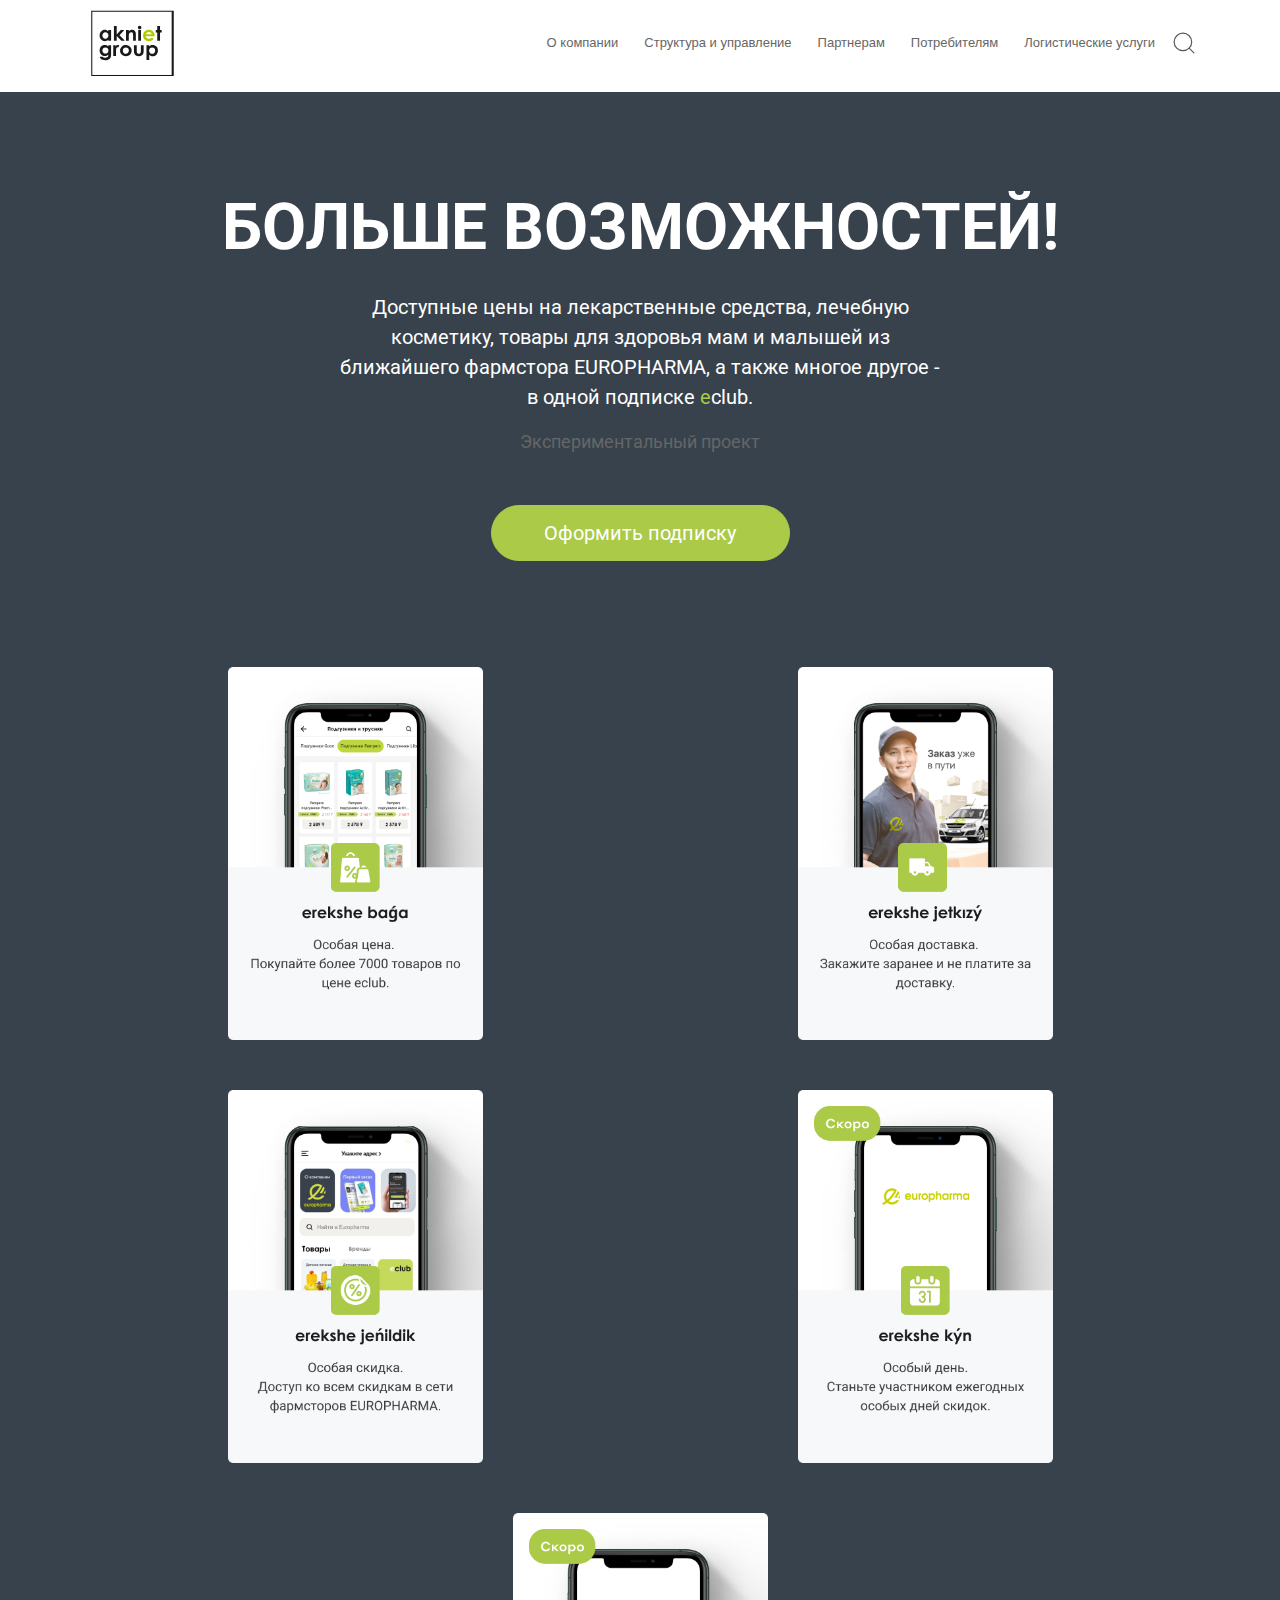
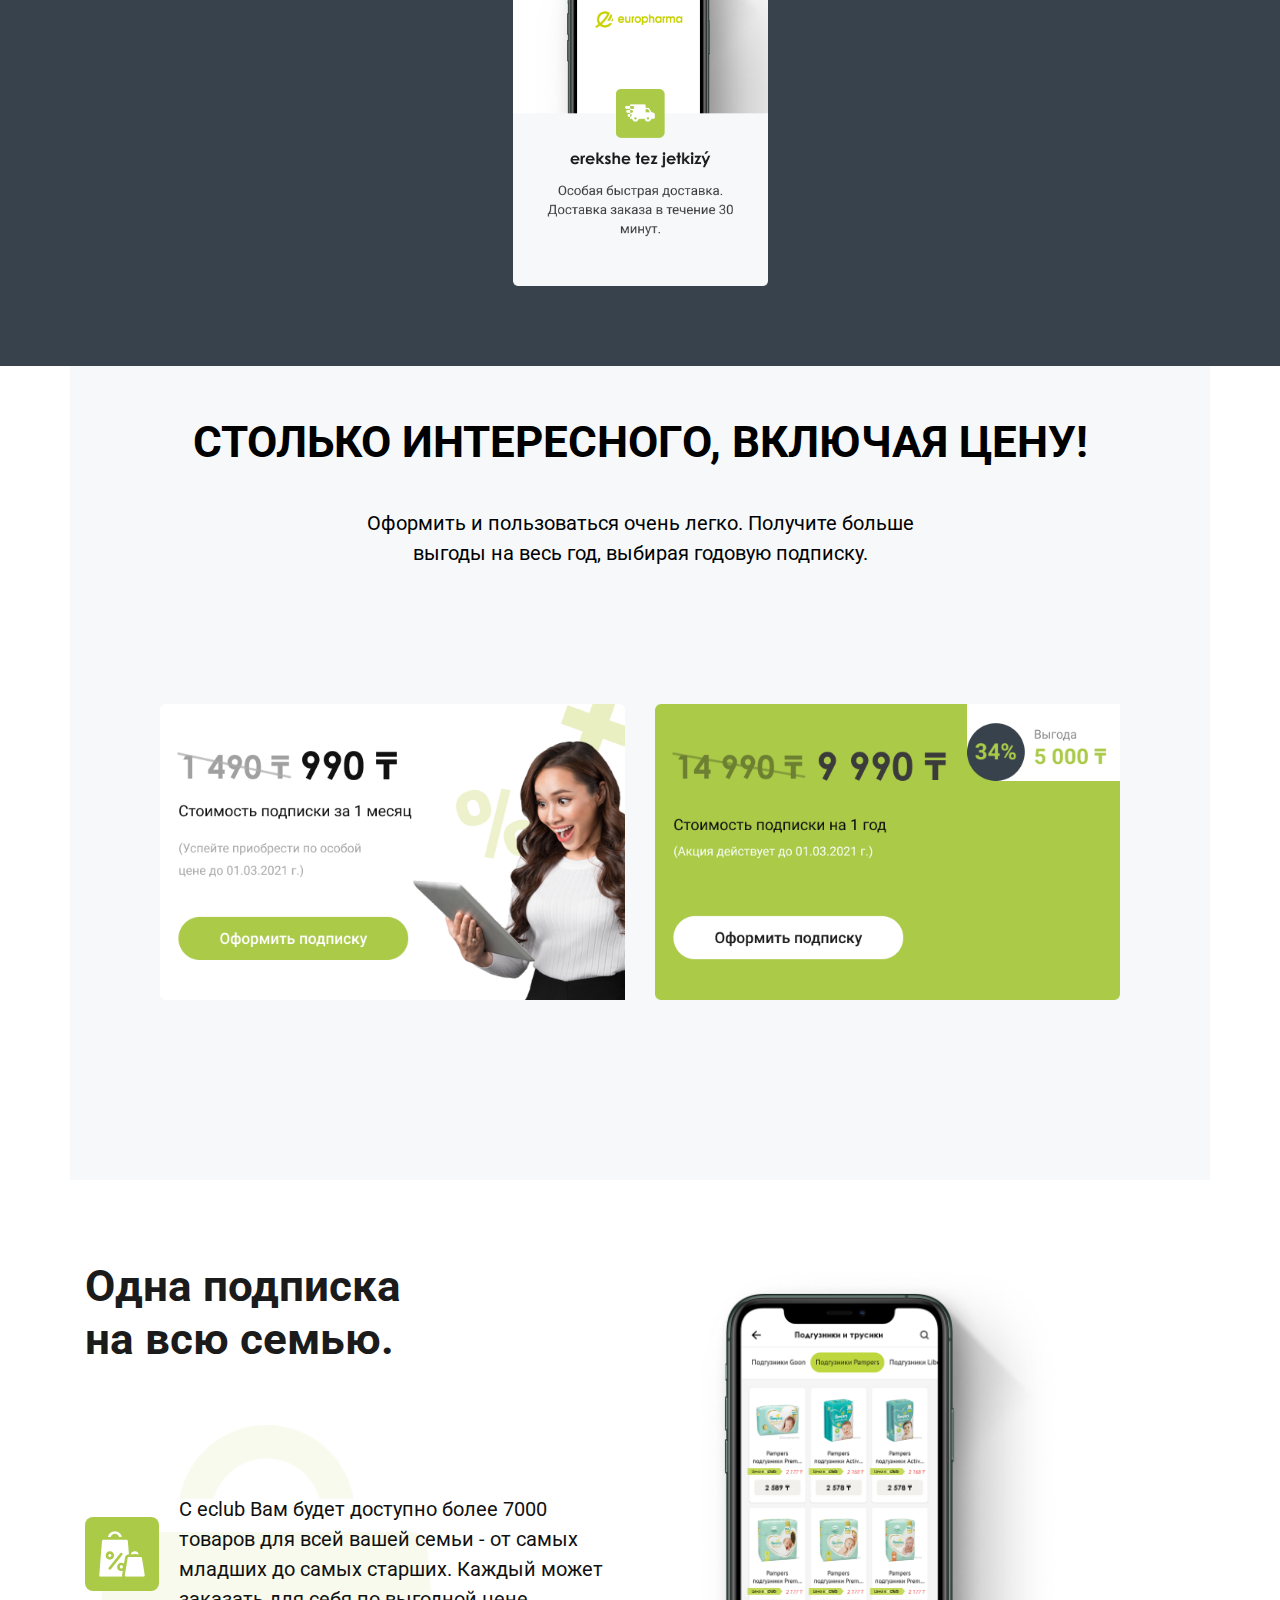
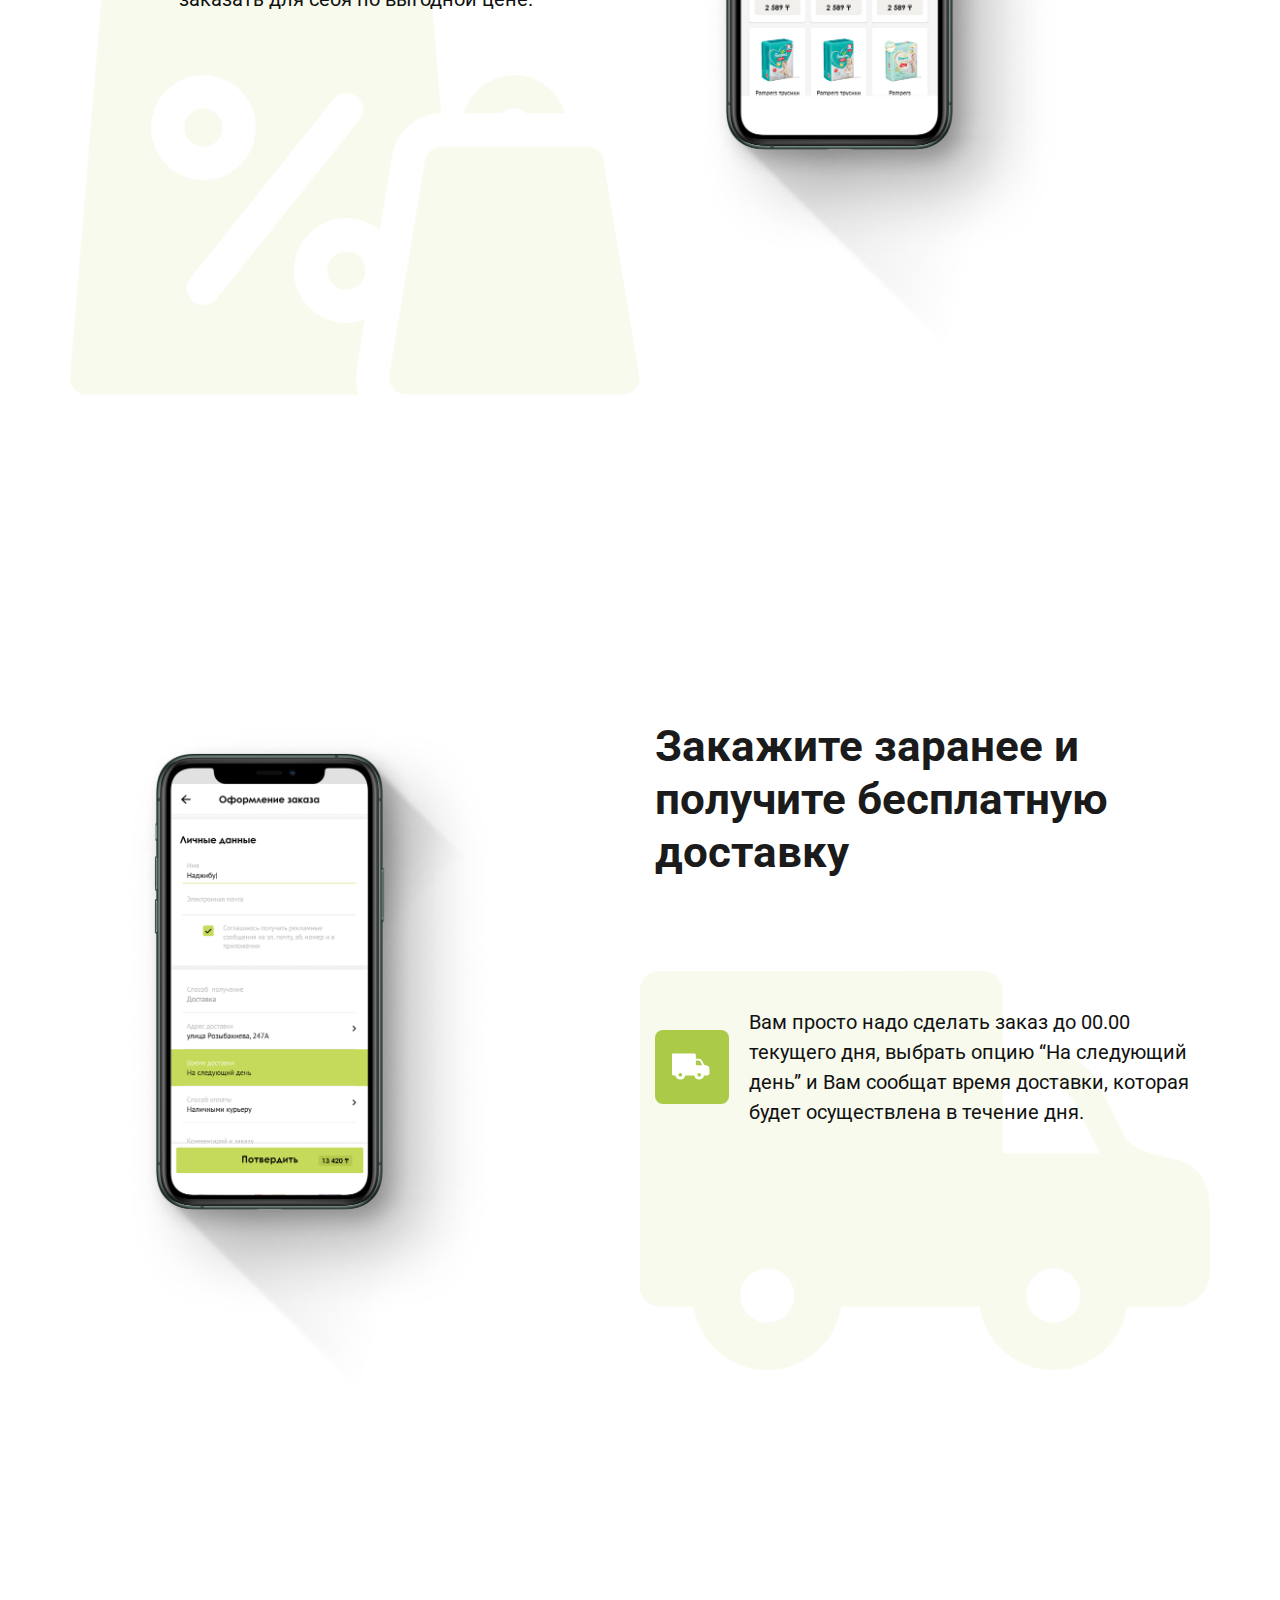
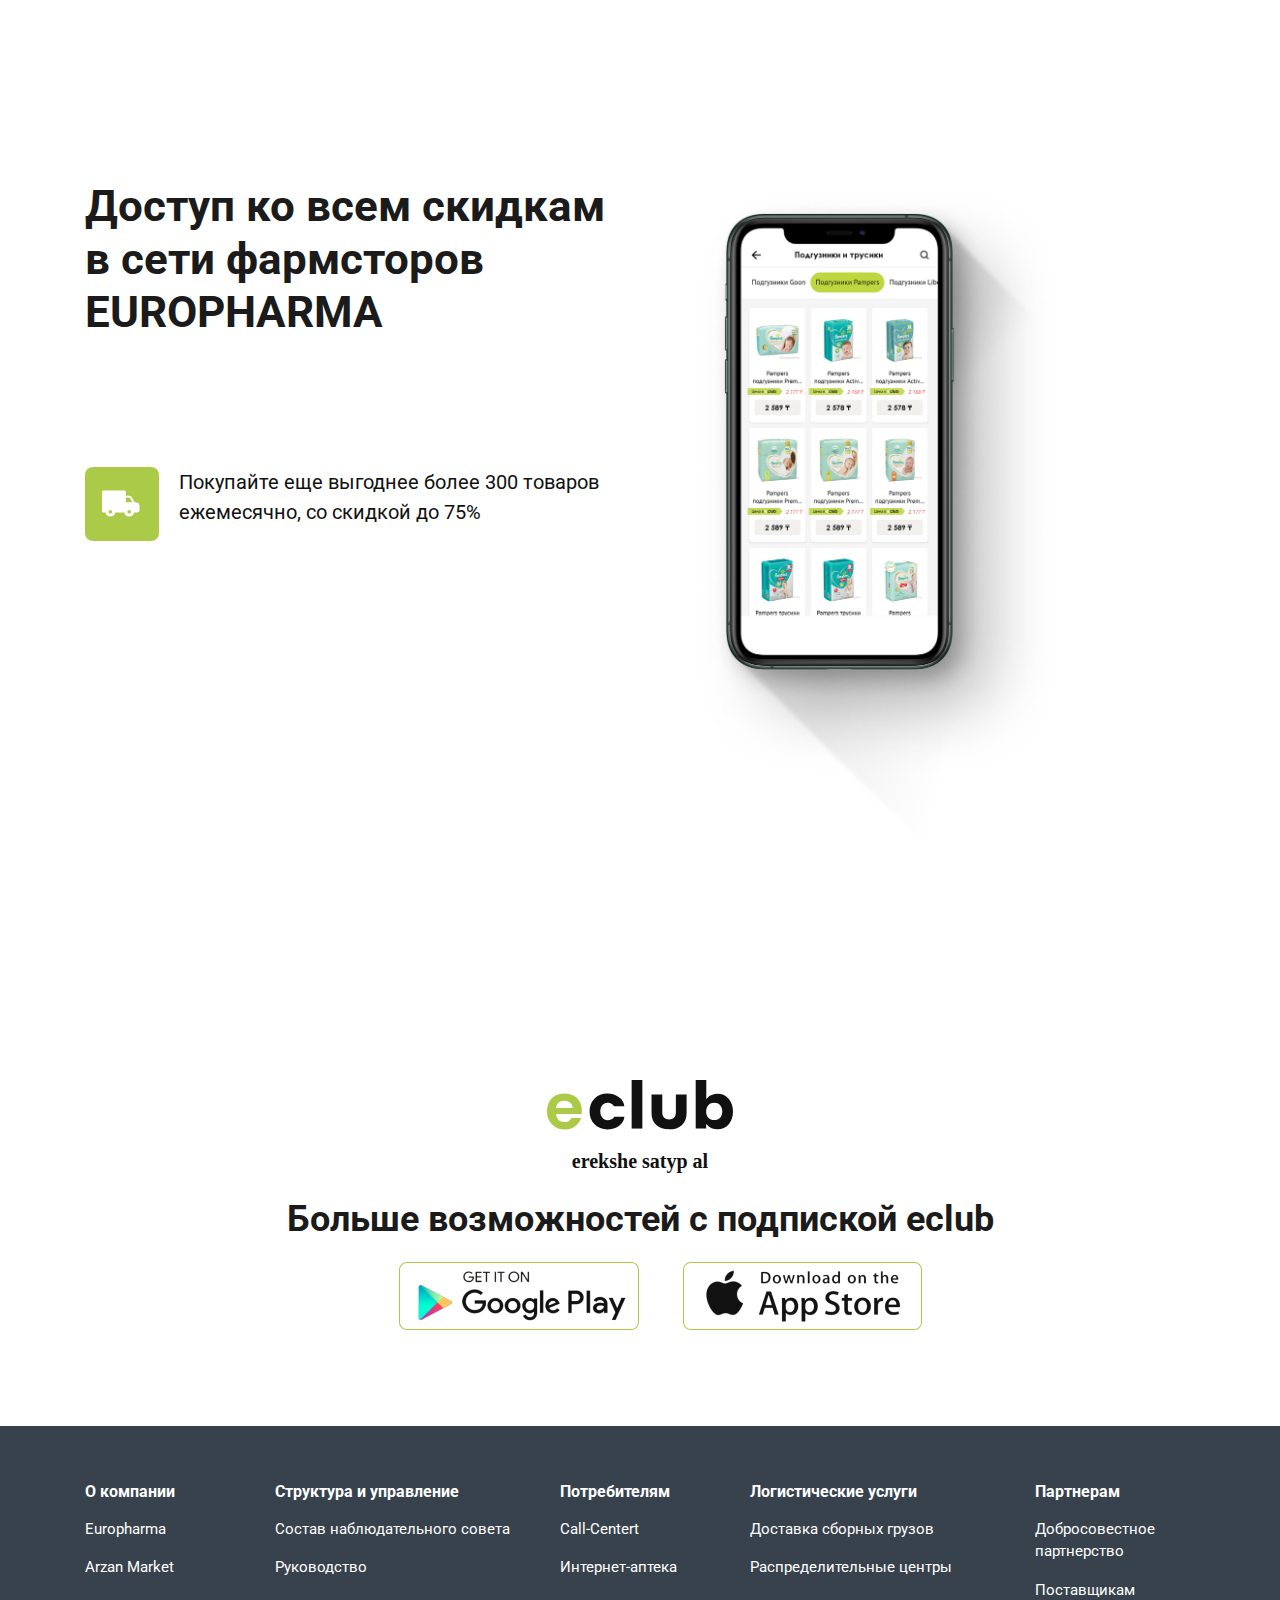
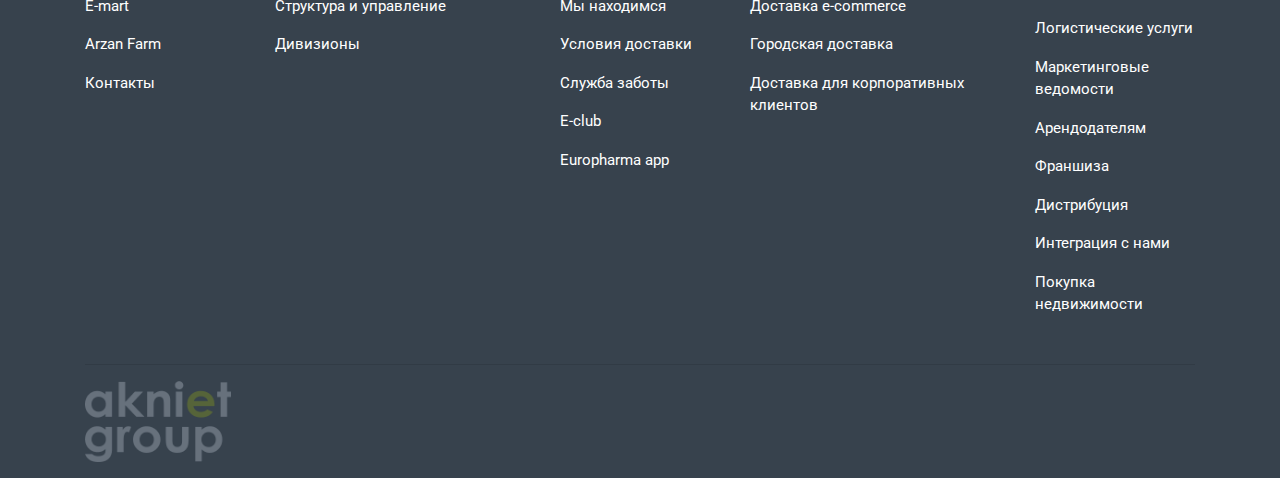
==== customer.html @ 7960a814 "add" ====
<!DOCTYPE html>
<html lang="en">
<head>
    <meta charset="UTF-8">
    <meta name="viewport" content="width=device-width, initial-scale=1.0">
    <title>CUstomer</title>
    <link rel="stylesheet" href="https://stackpath.bootstrapcdn.com/bootstrap/4.5.2/css/bootstrap.min.css" integrity="sha384-JcKb8q3iqJ61gNV9KGb8thSsNjpSL0n8PARn9HuZOnIxN0hoP+VmmDGMN5t9UJ0Z" crossorigin="anonymous">
    <link rel="stylesheet" href="css/style.css">
    <link rel="preconnect" href="https://fonts.gstatic.com">
    <link rel="stylesheet" href="css/customer.css">
    <link href="https://fonts.googleapis.com/css2?family=Roboto&display=swap" rel="stylesheet">
</head>
<body>
<!-- ======= Header ======= -->
<header id="header" class="header-transparent">
  <div class="container">

    <div id="logo" class="pull-left">
      <a href="index.html"><img src="img/logo.svg" alt="" class="img-fluid"></a>
    </div>

    <nav id="nav-menu-container">
      <ul class="nav-menu">
        <li class="menu-active"><a href="index.html">О компании </a></li>
        <li><a href="#about">Структура и управление</a></li>
        <li><a href="#services">Партнерам</a></li>
        <li><a href="#portfolio">Потребителям</a></li>
        <li><a href="#team">Логистические услуги</a></li>
        <li><img src="img/search.svg" alt="" width="22" height="22"></li>
      </ul>
    </nav><!-- #nav-menu-container -->
  </div>
</header><!-- End Header -->
  <main id="main">
   <section id="opportunities">
   <div class="container">
    <div class="section-header">
        <h3 class="section-title">Больше возможностей!</h3>
        <p class="section-description">Доступные цены на лекарственные средства, лечебную<br> косметику, товары для здоровья мам и малышей из<br> ближайшего фармстора EUROPHARMA, а также многое другое - <br>в одной подписке <span style="color:#AACA48;">e</span>club.</p>
        <p class="section-subdescription">
          Экспериментальный проект<br>
          <button type="submit" class="btn btn-primary">Оформить подписку</button>
        </p>
    </div>

      <div class="row">
        <div class="col-lg-6">
          <div class="row">
            <div class="col-lg-6 box">
              <img src="img/phone1.png" alt="phone" class="img-fluid">
            </div>
          </div>
        </div>
        <div class="col-lg-6">
          <div class="row">
            <div class="col-lg-6 box">
              <img src="img/phone2.png" alt="phone" class="img-fluid">
            </div>
          </div>
        </div>
        <div class="col-lg-6">
          <div class="row">
            <div class="col-lg-6 box">
              <img src="img/phone3.png" alt="phone" class="img-fluid">
            </div>
          </div>
        </div>
        <div class="col-lg-6">
          <div class="row">
            <div class="col-lg-6 box">
              <img src="img/phone4.png" alt="phone" class="img-fluid">
            </div>
          </div>
        </div>
        <div class="col-lg-6">
          <div class="row">
            <div class="col-lg-6 box">
              <img src="img/phone5.png" alt="phone" class="img-fluid">
            </div>
          </div>
        </div>
      </div>
   </div>
   </section>
   <!-- Cards -->
   <section id="cards">
       <div class="container" style="background: #F7F8FA;">
    <div class="cards-header">
        <h3 class="cards-title">Столько интересного, включая цену!</h3>
        <p class="cards-description">Оформить и пользоваться очень легко. Получите больше<br> выгоды на весь год, выбирая годовую подписку.</p>
    </div>
    <div class="row">
        <div class="col-lg-6 col-md-3">
        <img src="img/Group 768.png" alt="active" class="img-fluid">
        </div>
        <div class="col-lg-6 col-md-3">
            <img src="img/Group 759.png" alt="active" class="img-fluid">
        </div>
    </div>
  </div>
   </section>
   <!-- End Cards -->
   <!-- Subscribe -->
   <section id="subscribe">
     <div class="container">
       <div class="row subscribe-container">
      <div class="col-lg-6 content order-lg-1 order-2">
        <h1 class="title">Одна подписка<br> на всю семью.</h1>
        <div style="display: flex; flex-direction: row; padding-top: 120px;">
        <img src="img/shop.svg" alt="shop" class="img-fluid">
        <span>С eclub Вам будет доступно более 7000 товаров для всей вашей семьи - от самых младших до самых старших. Каждый может заказать для себя по выгодной цене.</span>
       </div>
     </div>
     <div class="col-lg-6 right background order-lg-2 order-1"></div>
    </div>
  </div>
   </section>
    <!-- End Subscribe -->
    <!-- Subscribe1 -->
   <section id="subscribe1">
    <div class="container">
      <div class="row subscribe1-container">
     <div class="col-lg-6 content order-lg-2 order-1">
       <h1 class="title">Закажите заранее и получите бесплатную доставку</h1>
       <div style="display: flex; flex-direction: row; padding-top: 120px;">
       <img src="img/track.svg" alt="shop" class="img-fluid">
       <span>Вам просто надо сделать заказ до 00.00 текущего дня, выбрать опцию “На следующий день” и Вам сообщат время доставки, которая будет осуществлена в течение дня.</span>
      </div>
    </div>
    <div class="col-lg-6 right background order-lg-1 order-2"></div>
   </div>
 </div>
  </section>
   <!-- End Subscribe1 -->
    <!-- Subscribe2 -->
    <section id="subscribe2">
      <div class="container">
        <div class="row subscribe2-container">
       <div class="col-lg-6 content order-lg-1 order-2">
         <h1 class="title">Доступ ко всем скидкам в сети фармсторов EUROPHARMA</h1>
         <div style="display: flex; flex-direction: row; padding-top: 120px;">
         <img src="img/track.svg" alt="shop" class="img-fluid">
         <span>Покупайте еще выгоднее более 300 товаров ежемесячно, со скидкой до 75%</span>
        </div>
      </div>
      <div class="col-lg-6 right background order-lg-2 order-1"></div>
     </div>
     <div class="section-footer">
     <p><img src="img/eclub.svg" alt="" class="img-fluid"><br></p>
     <p class="title">erekshe satyp al</p>
     <p class="description">Больше возможностей с подпиской eclub</p>
     <p><img src="img/google_play.png" alt="" class="img-fluid cen">
     <img src="img/apple_store.png" alt="" class="img-fluid cen"></p>
  </div>
   </div>
    </section>
     <!-- End Subscribe2 -->
  </main>
     <!-- Footer -->
<footer class="page-footer font-small mdb-color pt-4">

    <!-- Footer Links -->
    <div class="container text-center text-md-left">
  
      <!-- Footer links -->
      <div class="row text-center text-md-left mt-3 pb-3">
  
        <!-- Grid column -->
        <div class="col-md-2 col-lg-2 col-xl-2 mx-auto mt-3">
          <h6 class="mb-3 font-weight-bold">О компании</h6>
          <p>
            <a href="#!">Europharma</a>
          </p>
          <p>
            <a href="#!">Arzan Market</a>
          </p>
          <p>
            <a href="#!">E-mart</a>
          </p>
          <p>
            <a href="#!">Arzan Farm</a>
          </p>
          <p>
            <a href="#!">Контакты</a>
          </p>
        </div>
        <!-- Grid column -->
  
        <hr class="w-100 clearfix d-md-none">
  
        <!-- Grid column -->
        <div class="col-md-4 col-lg-3 col-xl-3 mx-auto mt-3">
          <h6 class="mb-3 font-weight-bold">Структура и управление</h6>
          <p>
            <a href="#!">Состав наблюдательного совета</a>
          </p>
          <p>
            <a href="#!">Руководство</a>
          </p>
          <p>
            <a href="#!">Структура и управление</a>
          </p>
          <p>
            <a href="#!">Дивизионы</a>
          </p>
        </div>
        <!-- Grid column -->
  
        <hr class="w-100 clearfix d-md-none">
  
        <!-- Grid column -->
        <div class="col-md-3 col-lg-2 col-xl-2 mx-auto mt-3">
          <h6 class=" mb-3 font-weight-bold">Потребителям</h6>
          <p>
            <a href="#!">Call-Centert</a>
          </p>
          <p>
            <a href="#!">Интернет-аптека</a>
          </p>
          <p>
            <a href="#!">Мы находимся</a>
          </p>
          <p>
            <a href="#!">Условия доставки</a>
          </p>
          <p>
            <a href="#!">Cлужба заботы</a>
          </p>
          <p>
            <a href="#!">E-club</a>
          </p>
          <p>
            <a href="#!">Europharma app</a>
          </p>
        </div>
  
        <!-- Grid column -->
        <hr class="w-100 clearfix d-md-none">
         
           <!-- Grid column -->
           <div class="col-md-4 col-lg-3 col-xl-3 mx-auto mt-3">
            <h6 class=" mb-3 font-weight-bold">Логистические услуги</h6>
            <p>
              <a href="#!">Доставка сборных грузов</a>
            </p>
            <p>
              <a href="#!">Распределительные центры</a>
            </p>
            <p>
              <a href="#!">Доставка е-commerce</a>
            </p>
            <p>
              <a href="#!">Городская доставка</a>
            </p>
            <p>
              <a href="#!">Доставка для корпоративных клиентов</a>
            </p>
          </div>
    
          <!-- Grid column -->
          <hr class="w-100 clearfix d-md-none">
       
           <!-- Grid column -->
           <div class="col-md-4 col-lg-2 col-xl-2 mx-auto mt-3">
            <h6 class=" mb-3 font-weight-bold">Партнерам</h6>
            <p>
              <a href="#!">Добросовестное партнерство </a>
            </p>
            <p>
              <a href="#!">Поставщикам</a>
            </p>
            <p>
              <a href="#!">Логистические услуги</a>
            </p>
            <p>
              <a href="#!">Маркетинговые ведомости</a>
            </p>
            <p>
              <a href="#!">Арендодателям</a>
            </p>
            <p>
              <a href="#!">Франшиза</a>
            </p>
            <p>
              <a href="#!">Дистрибуция</a>
            </p>
            <p>
              <a href="#!">Интеграция с нами</a>
            </p>
            <p>
              <a href="#!">Покупка недвижимости</a>
            </p>
          </div>
    
          <!-- Grid column -->
          <hr class="w-100 clearfix d-md-none">
  
      </div>
      <!-- Footer links -->
  
      <hr style="max-width:1400px;">
  
      <!-- Grid row -->
      <div class="row d-flex align-items-center">
  
        <!-- Grid column -->
        <div class="col-md-7 col-lg-8">
  
          <!--Copyright-->
          <p class="text-center text-md-left">
            <img src="img/shadow-logo.png" alt="shadow-logo" class="img-fluid">
          </p>
  
        </div>
        <!-- Grid column -->
  
        <!-- Grid column -->
        <!-- Grid column -->
  
      </div>
      <!-- Grid row -->
  
    </div>
    <!-- Footer Links -->
  
  </footer>
     <script src="js/script.js" type="text/javascript"></script>
     <script src="https://cdnjs.cloudflare.com/ajax/libs/jquery/3.5.1/jquery.min.js" integrity="sha512-bLT0Qm9VnAYZDflyKcBaQ2gg0hSYNQrJ8RilYldYQ1FxQYoCLtUjuuRuZo+fjqhx/qtq/1itJ0C2ejDxltZVFg==" crossorigin="anonymous"></script>
     <script src="https://cdnjs.cloudflare.com/ajax/libs/jquery/3.5.1/jquery.js" integrity="sha512-WNLxfP/8cVYL9sj8Jnp6et0BkubLP31jhTG9vhL/F5uEZmg5wEzKoXp1kJslzPQWwPT1eyMiSxlKCgzHLOTOTQ==" crossorigin="anonymous"></script>
    <script src="https://stackpath.bootstrapcdn.com/bootstrap/4.5.2/js/bootstrap.min.js" integrity="sha384-B4gt1jrGC7Jh4AgTPSdUtOBvfO8shuf57BaghqFfPlYxofvL8/KUEfYiJOMMV+rV" crossorigin="anonymous"></script>
    <script>
      $(function(){
          $("#includedContent").load("footer.html"); 
      });
      </script>
</body>
</html>
---- css/style.css ----
*{
 padding: 0;
 margin: 0;
}
body{
   background: #fff;
   color: #666666;
}
li{
    list-style: none;
}
a:hover{
  text-decoration: none;
}
/* Header */ 
/*--------------------------------------------------------------
# Navigation Menu
--------------------------------------------------------------*/
/* Nav Menu Essentials */
.nav-menu, .nav-menu * {
  margin: 0;
  padding: 0;
  list-style: none;
}

.nav-menu ul {
  position: absolute;
  display: none;
  top: 100%;
  left: 0;
  z-index: 99;
}

.nav-menu li {
  position: relative;
  white-space: nowrap;
}

.nav-menu > li {
  float: left;
}

.nav-menu li:hover > ul,
.nav-menu li.sfHover > ul {
  display: block;
}

.nav-menu ul ul {
  top: 0;
  left: 100%;
}

.nav-menu ul li {
  min-width: 180px;
}

/* Nav Menu Arrows */
.sf-arrows .sf-with-ul {
  padding-right: 30px;
}

.sf-arrows .sf-with-ul:after {
  content: "\f107";
  position: absolute;
  right: 15px;
  font-family: FontAwesome;
  font-style: normal;
  font-weight: normal;
}

.sf-arrows ul .sf-with-ul:after {
  content: "\f105";
}

/* Nav Meu Container */
#nav-menu-container {
  float: right;
  margin: 0;
}

@media (max-width: 768px) {
  #nav-menu-container {
    display: none;
  }
}

/* Nav Meu Styling */
.nav-menu a {
  padding: 0 8px 10px 8px;
  text-decoration: none;
  display: inline-block;
  color: #666666;
  font-family: "Poppins", sans-serif;
  font-weight: 400;
  font-size: 13px;
  outline: none;
}
.nav-menu a:hover{
  color: #B8CB34;
  text-decoration:underline;
}
.nav-menu > li {
  margin-left: 10px;
}

.nav-menu > li > a:before {
  content: "";
  position: absolute;
  width: 100%;
  height: 2px;
  bottom: 0;
  left: 0;
  visibility: hidden;
  transform: scaleX(0);
  transition: all 0.3s ease-in-out 0s;
}

.nav-menu a:hover:before, .nav-menu li:hover > a:before, .nav-menu .menu-active > a:before {
  visibility: visible;
  transform: scaleX(1);
}

.nav-menu ul {
  margin: 4px 0 0 0;
  border: 1px solid #e7e7e7;
}

.nav-menu ul li {
  background: #fff;
}

.nav-menu ul li:first-child {
  border-top: 0;
}

.nav-menu ul li a {
  padding: 10px;
  color: #333;
  transition: 0.3s;
  display: block;
  font-size: 13px;
  text-transform: none;
}

.nav-menu ul li a:hover {
  color: #fff;
}

.nav-menu ul ul {
  margin: 0;
}

/* Mobile Nav Toggle */
#mobile-nav-toggle {
  position: fixed;
  right: 0;
  top: 0;
  z-index: 999;
  margin: 20px 20px 0 0;
  border: 0;
  background: none;
  font-size: 24px;
  display: none;
  transition: all 0.4s;
  outline: none;
  cursor: pointer;
}

#mobile-nav-toggle i {
  color: #37424D;
}

@media (max-width: 768px) {
  #mobile-nav-toggle {
    display: inline;
  }
}

/* Mobile Nav Styling */
#mobile-nav {
  position: fixed;
  top: 0;
  padding-top: 18px;
  bottom: 0;
  z-index: 998;
  background: rgba(52, 59, 64, 0.9);
  left: -260px;
  width: 260px;
  overflow-y: auto;
  transition: 0.4s;
}

#mobile-nav ul {
  padding: 0;
  margin: 0;
  list-style: none;
}

#mobile-nav ul li {
  position: relative;
}

#mobile-nav ul li a {
  color: #fff;
  font-size: 16px;
  overflow: hidden;
  padding: 10px 22px 10px 15px;
  position: relative;
  text-decoration: none;
  width: 100%;
  display: block;
  outline: none;
}

#mobile-nav ul li a:hover {
  color: #fff;
}

#mobile-nav ul li li {
  padding-left: 30px;
}

#mobile-nav ul .menu-has-children i {
  position: absolute;
  right: 0;
  z-index: 99;
  padding: 15px;
  cursor: pointer;
  color: #fff;
}

#mobile-nav ul .menu-has-children i.fa-chevron-up {
 
}

#mobile-nav ul .menu-item-active {
  
}

#mobile-body-overly {
  width: 100%;
  height: 100%;
  z-index: 997;
  top: 0;
  left: 0;
  position: fixed;
  background: rgba(52, 59, 64, 0.9);
  display: none;
}

/* Mobile Nav body classes */
body.mobile-nav-active {
  overflow: hidden;
}

body.mobile-nav-active #mobile-nav {
  left: 0;
}

body.mobile-nav-active #mobile-nav-toggle {
  color: #fff;
}

/*--------------------------------------------------------------
# Sections
--------------------------------------------------------------*/
section {
  overflow: hidden;
}

/* Sections Header
--------------------------------*/
.section-header .section-title {
  font-size: 64px;
  color: white;
  text-transform: uppercase;
  text-align: center;
  font-weight: 700;
  margin-bottom: 5px;
  padding-top: 110px;
}

.section-header .section-description {
  text-align: center;
  color: white;
  font-size: 20px;
  padding-top: 20px;
}
.section-header .section-subdescription {
  text-align: center;
  padding-bottom: 40px;
  font-size: 18px;
}
.section-header .btn-primary{
  background: #AACA48;
  border-radius: 32px;
  font-family: Roboto;
  font-style: normal;
  border: 1px solid #AACA48;
  width: 299px;
  height: 56px;
  font-size: 20px;
  margin-top: 50px;
}
.btn-primaru:hover,
.btn-primary:focus,
.btn-primary:visited{
  background-color: #AACA48;
  border: 1px solid #AACA48;
}
#header {
  padding: 30px 0;
  height: 92px;
  position: fixed;
  left: 0;
  top: 0;
  right: 0;
  transition: all 0.5s;
  z-index: 997;
  background: white;
}

#header #logo {
  position: relative;
  bottom: 20px;
  float: left;
}

#header #logo h1 {
  
}

#header #logo h1 a, #header #logo h1 a:hover {
  color: #fff;
}

#header #logo img {
  padding: 0;
  margin: 0;
  width: 95px;
  height:66px;
}

@media (max-width: 768px) {
  #header #logo h1 {
    font-size: 26px;
  }
  #header #logo img {
    max-height: 40px;
  }
}


#header.header-fixed {
  background: white;
  padding: 20px 0;
  height: 72px;
  transition: all 0.5s;
}

.wrapper{
    background: url('../img/main.jpg') no-repeat center center fixed;
    width: 100%;
    height: 100vh;
    background-size: contain;
}
/* ENd Header */
/* About */
#about {
    background: #fff;
    padding: 80px 0;
}
#about .left {
    background: #F5F5F5;
    border-radius: 8px;
    padding: 0;
}
#about .about-container .title {
    color: #212121;
    font-weight: 700;
    font-size: 32px;
}
#about .about-container .subtitle {
    color: #B8CB34;
    font-weight: 700;
    font-size: 22px;
    font-family: Roboto;
}
#about .about-container .europharma{
   width: 199px;
   height:99px;
   margin-top: 31px;
   margin-left: 41px;
}
#about .about-container .arzanmart{
    width: 196px;
    height:60.3px;
    float: right;
    margin-right: 46px;
    margin-top:51px
}
 #about .about-container .arzanpharm{
    width: 193.5px;
    height:64.8px;
    margin-left: 41px;
    margin-top:48px
}
#about .about-container .emart{
    width: 203.4px;
    height:64.8px;
    float: right;
    margin-right: 38px;
    margin-top:32px;
}
#about .about-container .slider{
    background: #37424D;
    border-radius: 0px 0px 0px 2px;
    height:120px;
    min-width: 100%;
}
#about .about-container .slider p {
    color: #FFFFFF;
    font-family: Roboto;
    padding: 40px 0 0 40px;
}
#about .about-container .slider ul {
    display:inline-block;
    padding: 5px 0 0 35px;
}
#about .about-container .slider li {
    display:inline-block;
    cursor:pointer;
    margin: 0 25px 0 0;
}
#about .about-container .slider img{
    width: 52px;
    height: 17px;
}
/* End About */

/* Trade networks */
#team {
    background: #fff;
    padding: 80px 0 60px 0;
  }
  
  #team .member {
    text-align: center;
    margin-bottom: 20px;
  }
  
  #team .member .pic {
    margin-bottom: 15px;
    overflow: hidden;
    height: 260px;
    display:flex;
    justify-content: center;
    align-items: center;
    background: #37424D;
  }
  
  #team .member .pic img {
    max-width: 80%;
  }
.section-title {
    font-size: 32px;
    color: #111;
    text-align: center;
    font-weight: 700;
    margin-bottom: 5px;
}
/* End Trade networks */

/* Consumer */
#consumer {
    background: #F7F8FA;
    padding: 80px 0;
  }
  #consumer .consumer-container .background {
    min-height:300px;
    background: url(../img/pair.png) center center no-repeat;
    background-size: contain;
    max-width: 100%;
  }
  #consumer .consumer-container .content .more_details{
    width: 148px;
    height: 47px;
    border: 2.5px solid #212121;
    border-radius: 2px;
    display: flex;
    align-items: center;
    text-align: center;
    justify-content: center;
    margin-top: 30px;
  }
  #consumer .consumer-container .content .more_details span{
    color: #212121;
    font-family: Roboto;
    font-style: normal;
    font-weight: 600;
    font-size: 12px;
  }
  #consumer .consumer-container .content {
    background: #F7F8FA;
  }
  
  #consumer .consumer-container .title {
    color: #333;
    font-weight: 700;
    font-size: 32px;
  }
  
  @media (max-width: 768px) {
    #consumer .consumer-container .title {
      padding-top: 15px;
    }
  }
  
  #consumer .consumer-container p {
    line-height: 26px;
  }
  
  #consumer .consumer-container p:last-child {
    margin-bottom: 0;
  }
  #consumer .consumer-container .subtitle{
    font-family: Roboto;
    font-style: normal;
    font-weight: 700;
    color: #B8CB34;
    font-size: 25px;
  }
/* End Consumer */

/* Links */
#links {
  background: #29323C;
  padding: 80px 0;
}
#links .links-container .title{
  color: #FFFFFF;
  font-weight: 700;
  font-size: 28px;
  padding: 0 0 20px 0;
}
#links .links-container img{
  width: 70%;
  height: auto;
}
#links .member p{
  color: black;
}
#links .member .pic{
  margin-bottom: 15px;
  overflow: hidden;
  height: 189px;
  background: #FFFFFF;
  width: 226px;
}
#links .member .pic img{
  max-width: 25%;
  position: relative;
  left: 70%;
  bottom: 15%;
}
#links .member .pic .house_img{
  max-width: 30%;
  bottom: 9%;
  left: 65%;
}
#links .member .pic .go_link{
  border: 1px solid #000000;
  box-sizing: border-box;
  border-radius: 2px;
  width: 82px;
  height: 33px;
  margin-left: 31px;
}
#links .member .pic .go_link span{
  color:black;
  font-size: 12px;
  font-family: Roboto;
  font-style: normal;
  font-weight: 600;
  display: flex;
  justify-content: center;
  align-items: center;
  height: 32px;
}
#links .member .pic p{
  color: #212121;
  font-family: Roboto;
  font-style: normal;
  font-weight: 700;
  font-size: 23px;
  padding: 20px 0 0 35px;
}
/* End Links */

/* Partners */
#partners {
  background:#F5F5F5;
  padding: 80px 0;
}
#partners .partners-container .background {
  min-height:300px;
  background: url(../img/laptop.png) center center no-repeat;
  background-size: contain;
  max-width: 100%;
}

#partners .partners-container .content {
  background: #F7F8FA;
}
#partners .partners-container .content .more_details{
  width: 148px;
  height: 47px;
  border: 2.5px solid #212121;
  border-radius: 2px;
  display: flex;
  align-items: center;
  text-align: center;
  justify-content: center;
  margin-top: 30px;
}
#partners .partners-container .content .more_details span{
  color: #212121;
  font-family: Roboto;
  font-style: normal;
  font-weight: 600;
  font-size: 12px;
}
#partners .partners-container .title {
  color: #333;
  font-weight: 700;
  font-size: 32px;
}

@media (max-width: 768px) {
  #partners .partners-container .title {
    padding-top: 15px;
  }
}

#partners .partners-container p {
  line-height: 26px;
}

#partners .partners-container p:last-child {
  margin-bottom: 0;
}
#partners .partners-container .subtitle{
  font-family: Roboto;
  font-style: normal;
  font-weight: 700;
  color: #B8CB34;
  font-size: 25px;
}
/* End Partners */

/*Footer */
footer {
  background: #37424D;
  color: #FFFFFF;
  font-family: Roboto;
  font-size:15px;
}
footer a {
  color: #FFFFFF;
}
footer a:hover{
  color: #FFFFFF;
}
footer img{
  width: 20%;
  height: auto;
}
/* End Footer */
---- css/customer.css ----
/* Opportunities */
#opportunities {
    background: #37424D;
    padding: 80px 0;
  }
#opportunities .box{
    display: flex;
    text-align: center;
    justify-content: center;
    align-items: center;
    padding-top: 50px;
}
#opportunities .box img{
    max-width: 100%;
    height:auto;
}
#opportunities .row{
  display: flex;
  text-align: center;
  justify-content: center;
  align-items: center;
}
/* End Opportunities */

/* Cards */
#cards {
    background: white;
    padding: 0;
  }
  #cards .container{
     padding: 0 90px 180px 90px;
  }
.cards-header .cards-title {
    font-size: 44px;
    color: black;
    text-transform: uppercase;
    text-align: center;
    font-weight: 700;
    margin-bottom: 40px;
    padding-top: 50px;
  }
  
.cards-header .cards-description {
    text-align: center;
    color: black;
    padding-bottom: 120px;
    font-size: 20px;
  }
.cards-header img{
    max-width: 50%;
    height:auto;
}
/* End Cards */

/* Subscribe */
#subscribe{
  background: white;
  padding: 80px 0;
}
#subscribe .subscribe-container .background{
  min-height:900px;
  background: url(../img/iphone_shadow.png) center center no-repeat;
  background-size: contain;
  max-width: 100%;
}
#subscribe .subscribe-container .title{
  color: #1B1B1B;
  font-weight: 700;
  font-size: 44px;
  font-weight: bold;
}
#subscribe .subscribe-container span{
  font-family: Roboto;
  font-style: normal;
  font-weight: normal;
  font-size: 20px;
  color: #111111;
  padding-left: 20px;
}
#subscribe .subscribe-container img{
  max-width: 30%;
  height:auto;
}
#subscribe .subscribe-container .content{
  background: url(../img/case.png) center center no-repeat;
  background-size: contain;
}
/* End Subscribe */

/* Subscribe1 */
#subscribe1{
  background: white;
  padding: 80px 0;
}
#subscribe1 .subscribe1-container .background{
  min-height:900px;
  background: url(../img/iphone_shadow1.png) center center no-repeat;
  background-size: contain;
  max-width: 100%;
}
#subscribe1 .subscribe1-container .title{
  color: #1B1B1B;
  font-weight: 700;
  font-size: 44px;
  font-weight: bold;
}
#subscribe1 .subscribe1-container span{
  font-family: Roboto;
  font-style: normal;
  font-weight: normal;
  font-size: 20px;
  color: #111111;
  padding-left: 20px;
}
#subscribe1 .subscribe1-container img{
  max-width: 30%;
  height:auto;
}
#subscribe1 .subscribe1-container .content{
  background: url(../img/track.png) center center no-repeat;
  background-size: contain;
}
/* End Subscribe1 */

/* Subscribe2 */
#subscribe2{
  background: white;
  padding: 80px 0;
}
#subscribe2 .subscribe2-container .background{
  min-height:900px;
  background: url(../img/iphone_shadow2.png) center center no-repeat;
  background-size: contain;
  max-width: 100%;
}
#subscribe2 .subscribe2-container .title{
  color: #1B1B1B;
  font-weight: 700;
  font-size: 44px;
  font-weight: bold;
}
#subscribe2 .subscribe2-container span{
  font-family: Roboto;
  font-style: normal;
  font-weight: normal;
  font-size: 20px;
  color: #111111;
  padding-left: 20px;
}
#subscribe2 .subscribe2-container img{
  max-width: 30%;
  height:auto;
}
#subscribe2 .subscribe2-container .content{
  /*background: url(../img/europh.png) center center no-repeat;*/
  background:white;
  background-size: contain;
}
#subscribe2 .section-footer p{
  text-align:center;
}
#subscribe2 .section-footer .description{
  color: #1B1B1B;
  font-size: 36px;
  font-weight: bold;
}
#subscribe2 .section-footer .title{
  font-family: Century Gothic;
  font-style: normal;
  font-weight: bold;
  font-size: 20px;
  color: #111111;
}
#subscribe2 .section-footer p .cen{
  padding-left: 40px;
}
/* End Subscribe2 */
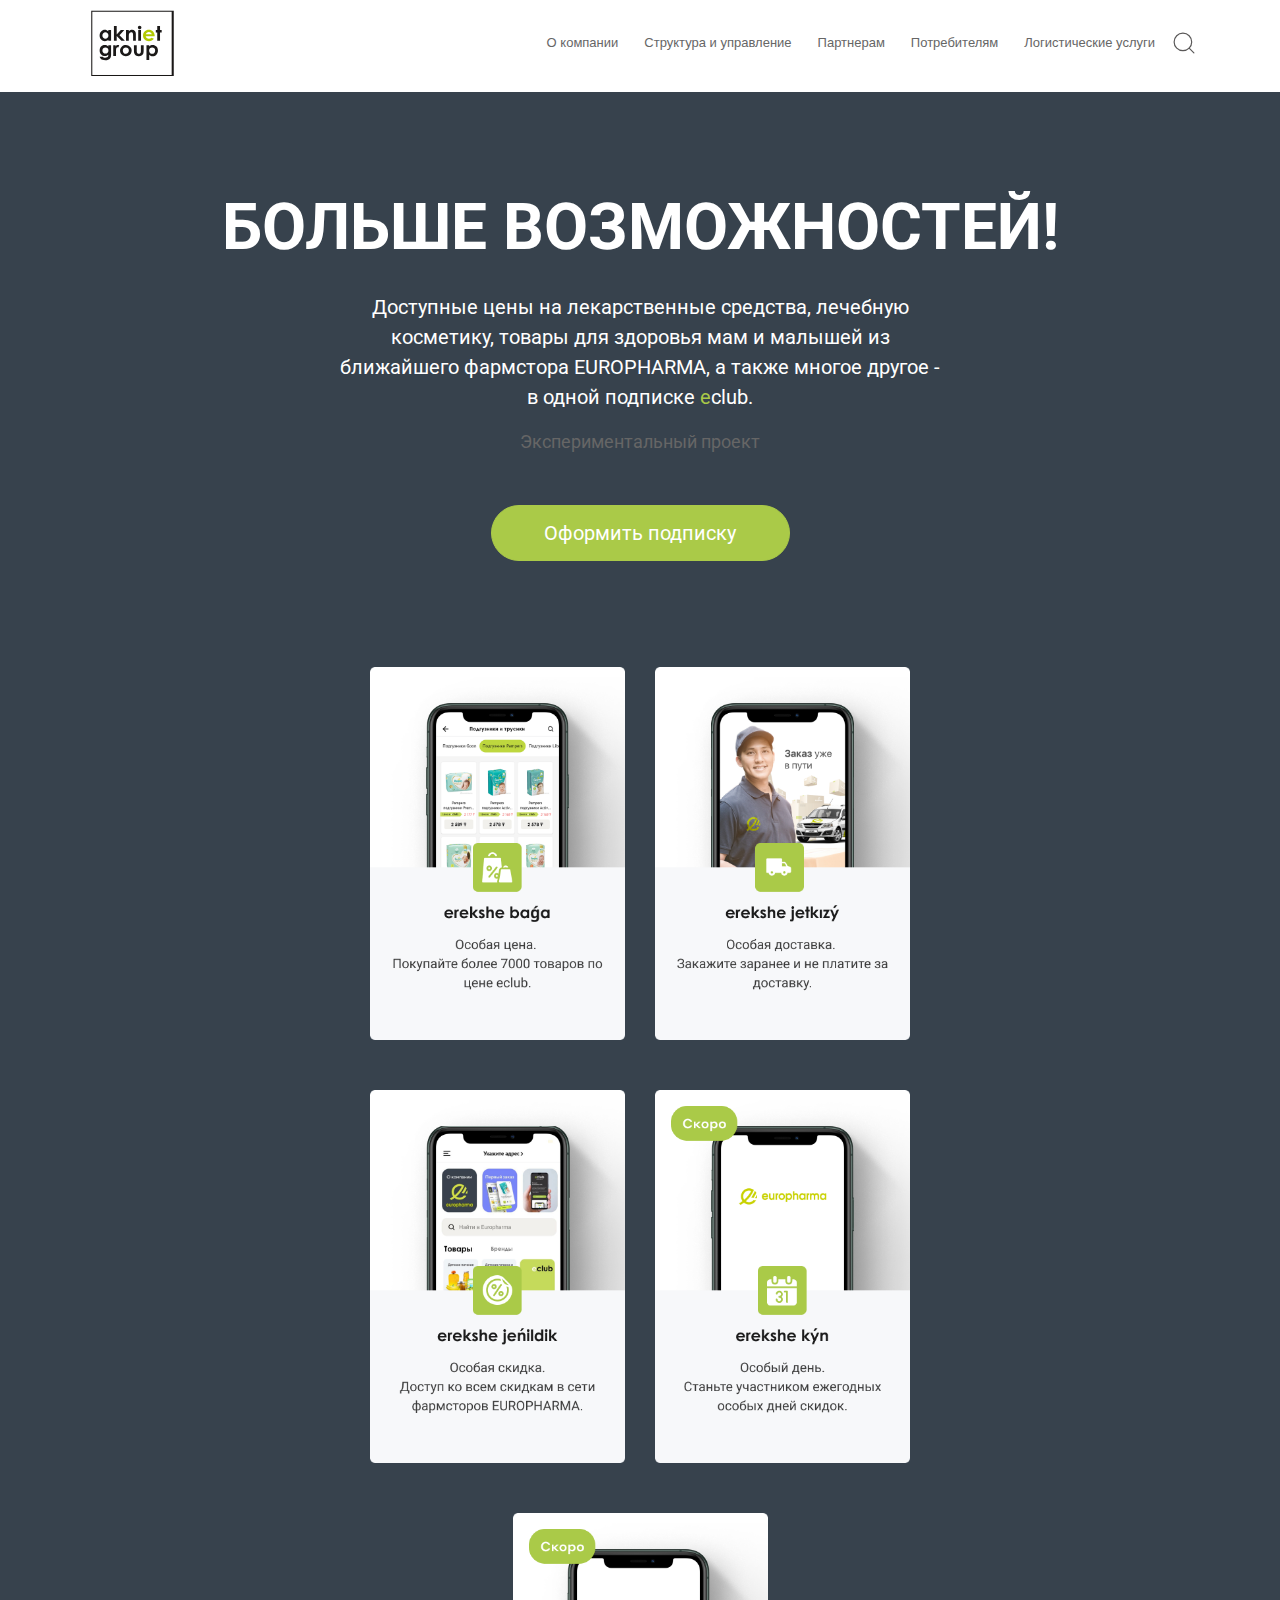
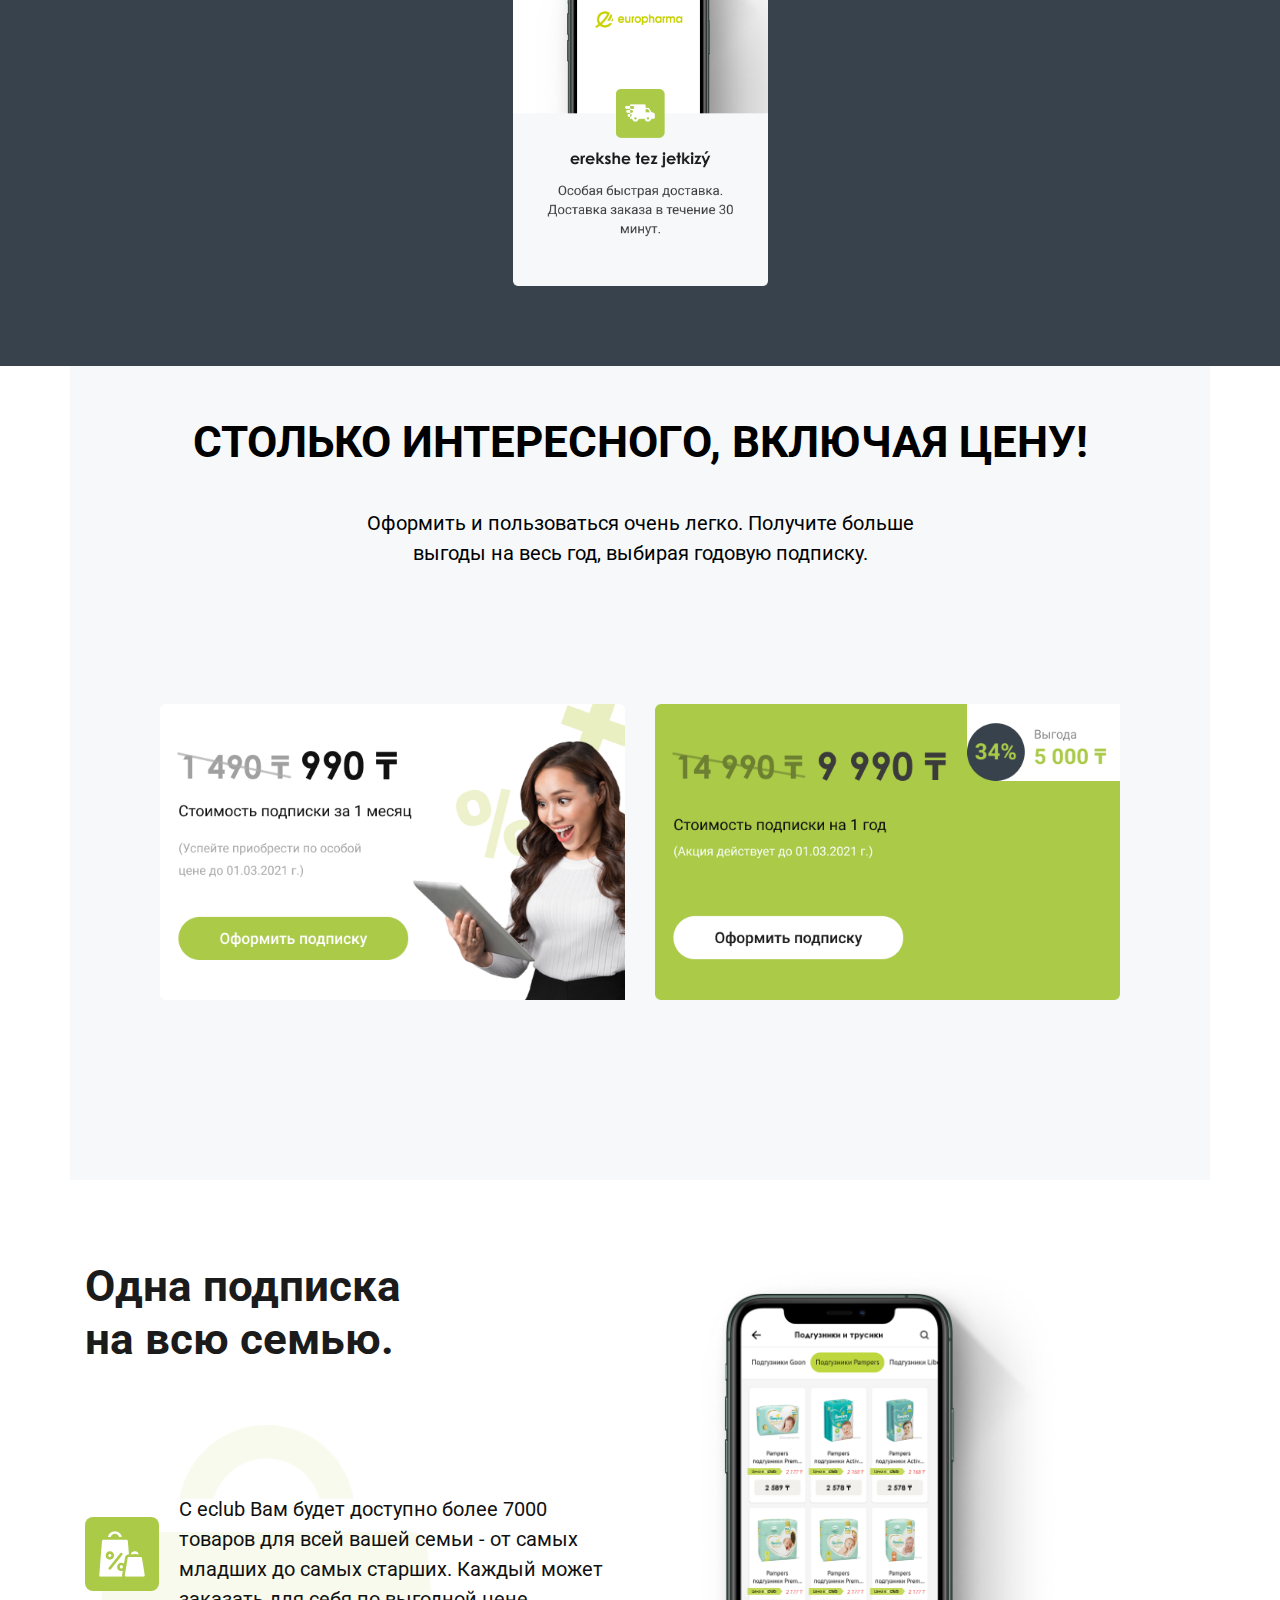
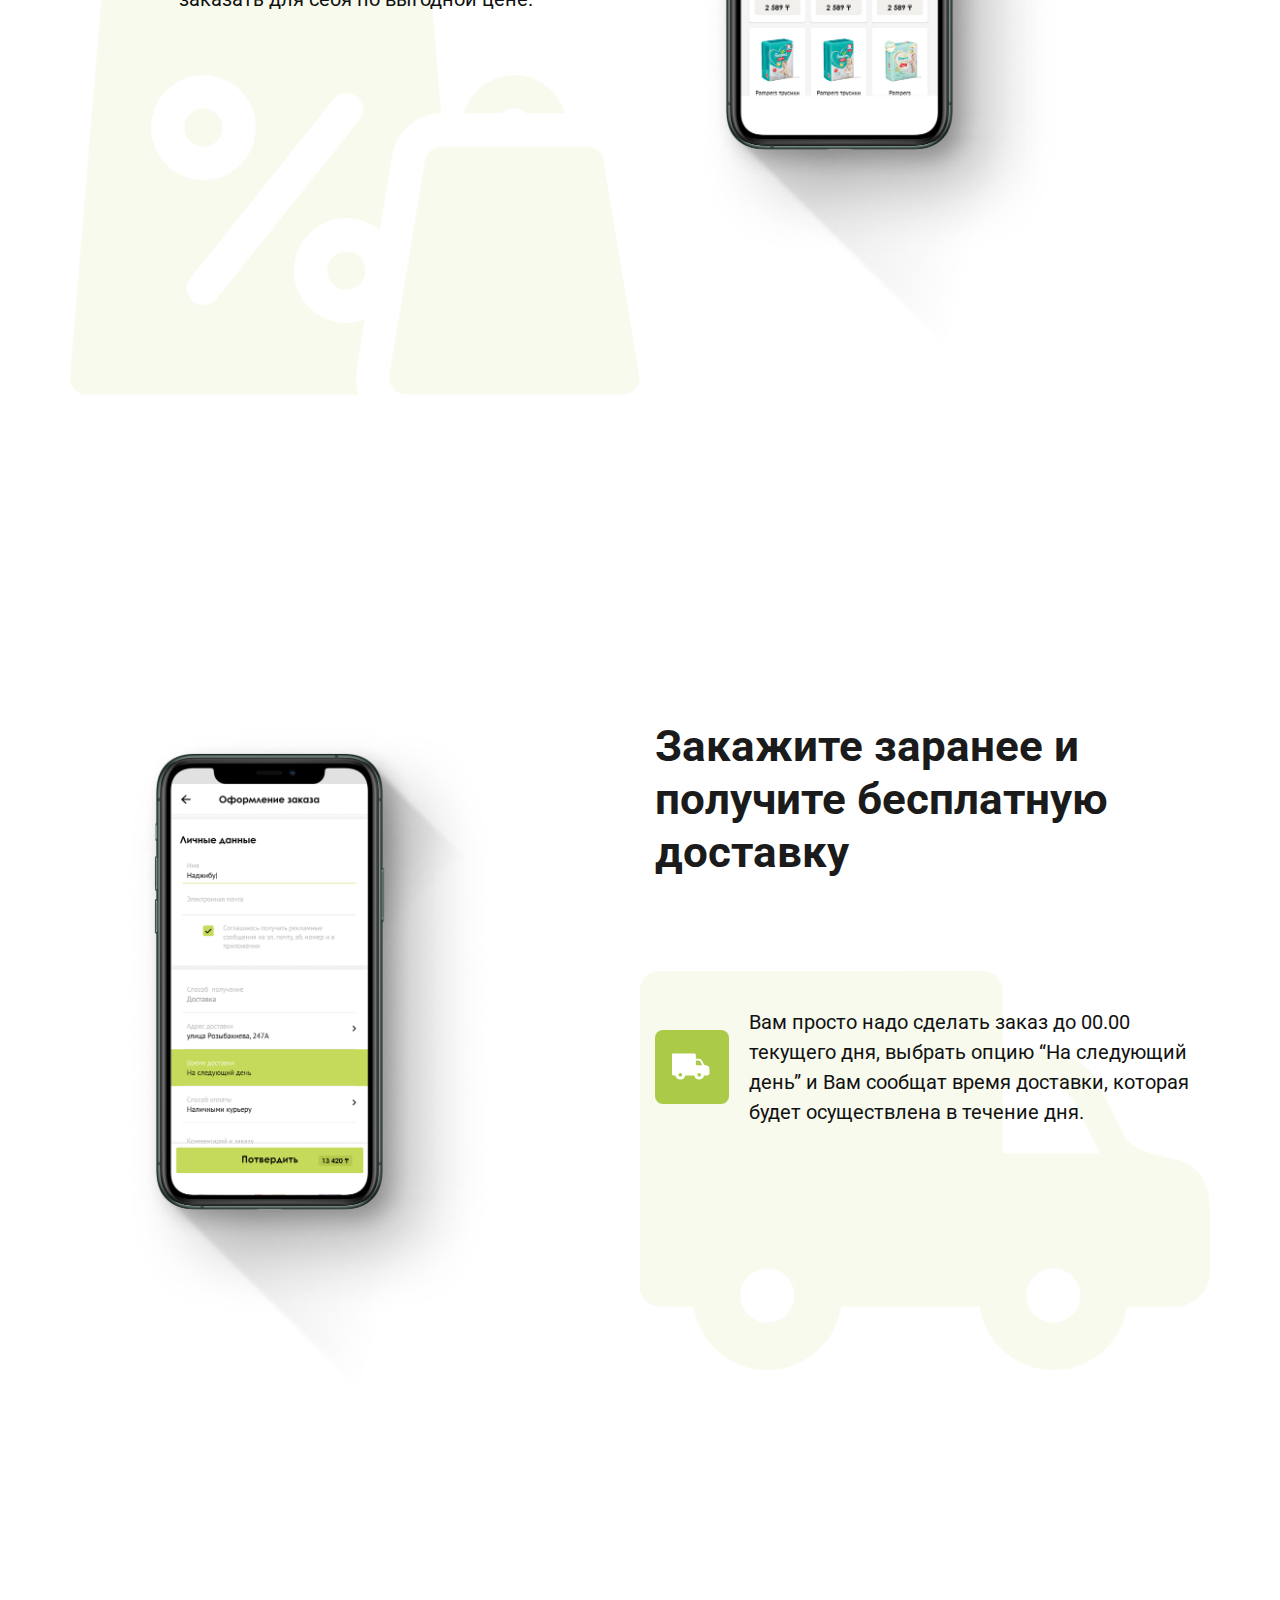
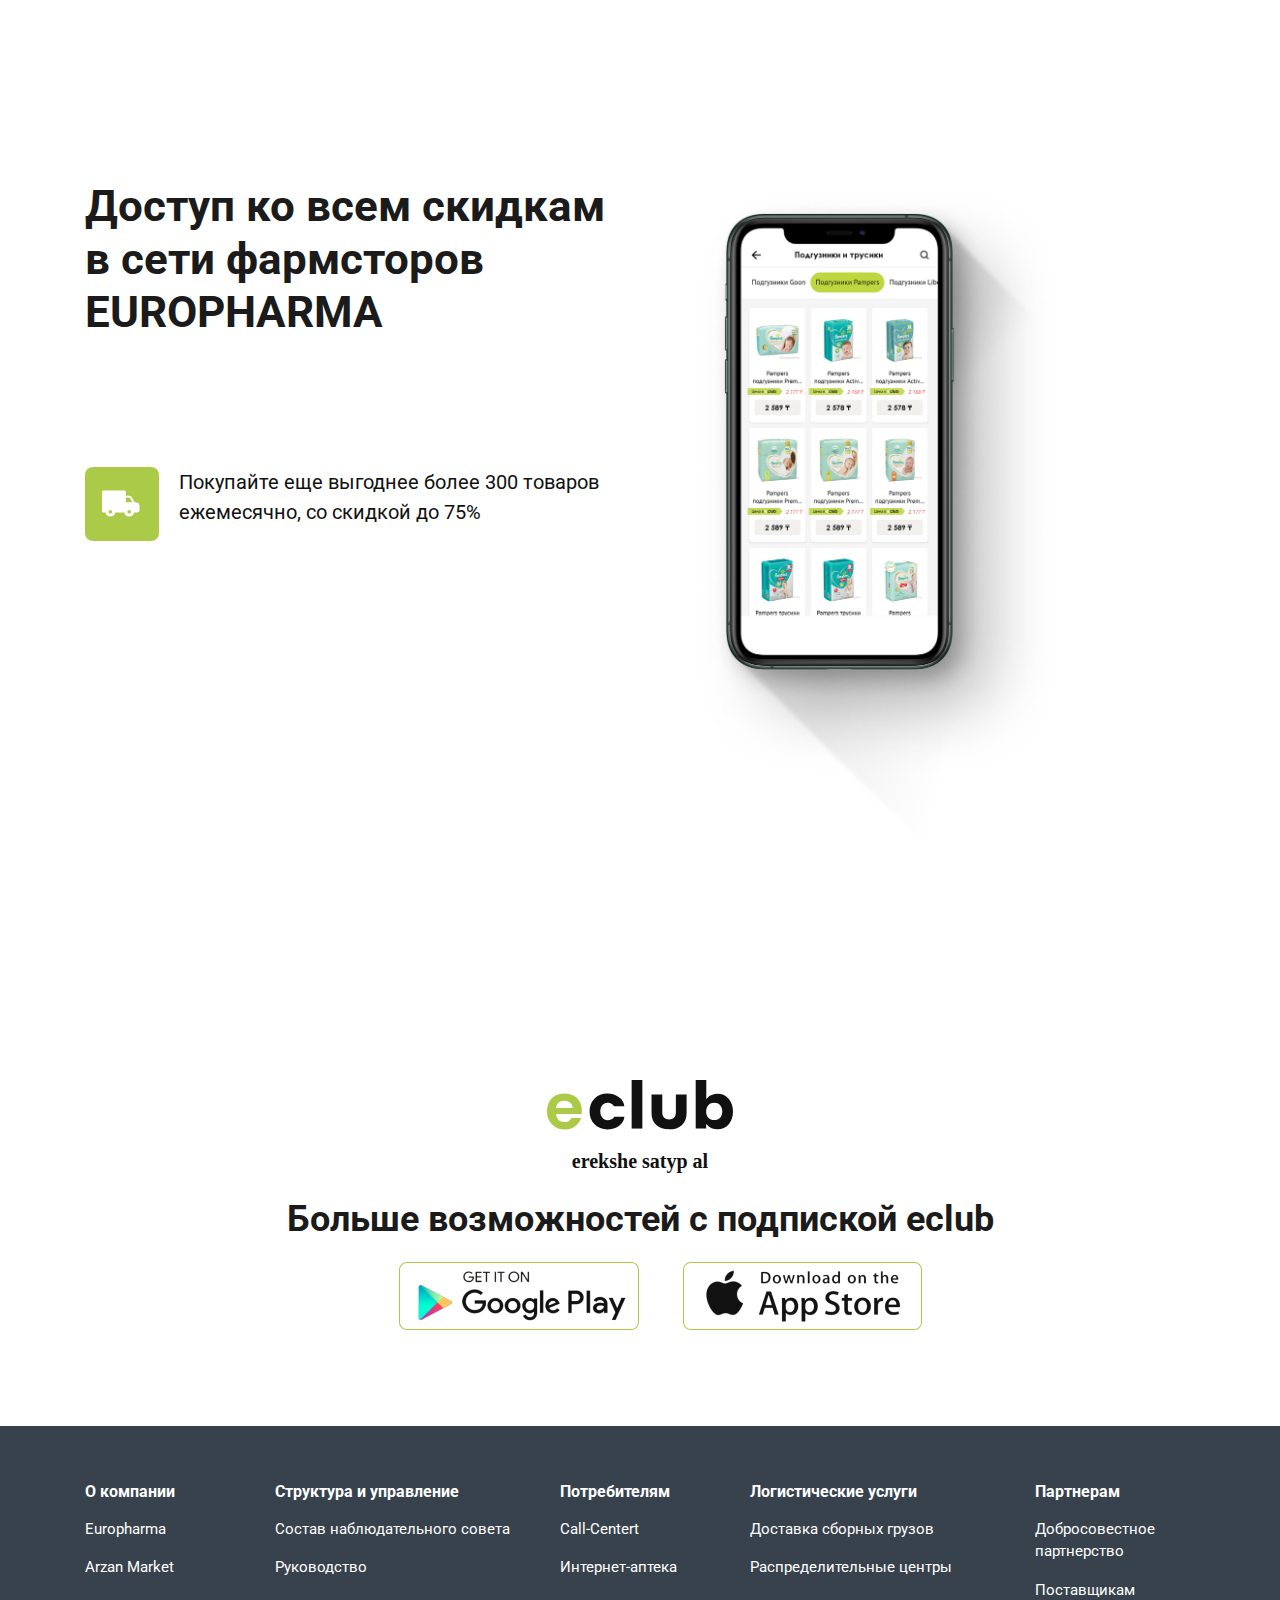
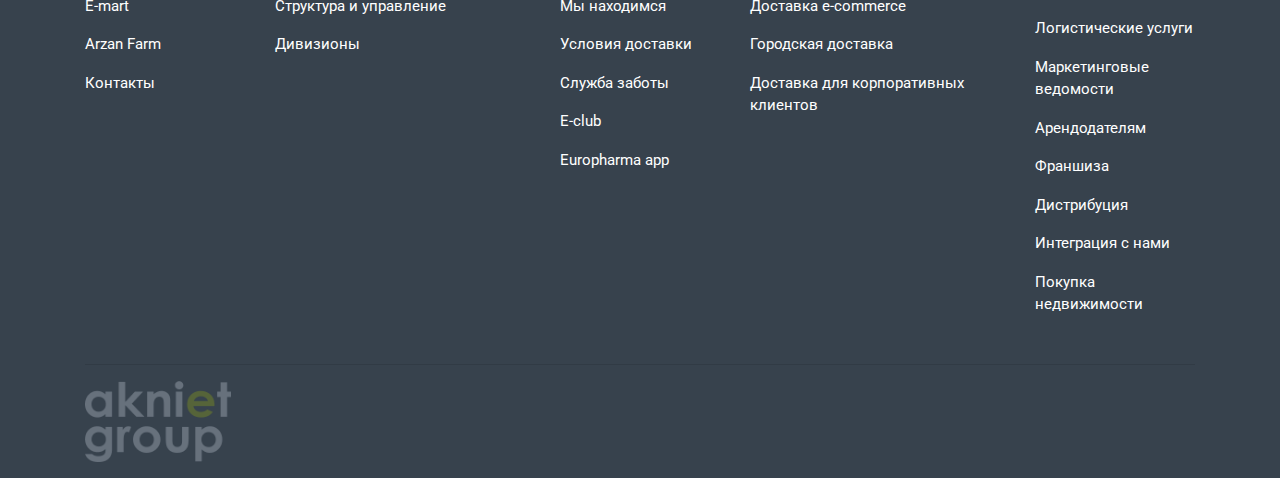
==== commit 465377a9: "fix customer" ====
--- a/customer.html
+++ b/customer.html
@@ -44,38 +44,34 @@
     </div>
 
       <div class="row">
-        <div class="col-lg-6">
-          <div class="row">
-            <div class="col-lg-6 box">
-              <img src="img/phone1.png" alt="phone" class="img-fluid">
-            </div>
-          </div>
-        </div>
-        <div class="col-lg-6">
-          <div class="row">
-            <div class="col-lg-6 box">
-              <img src="img/phone2.png" alt="phone" class="img-fluid">
-            </div>
-          </div>
-        </div>
-        <div class="col-lg-6">
-          <div class="row">
-            <div class="col-lg-6 box">
-              <img src="img/phone3.png" alt="phone" class="img-fluid">
-            </div>
-          </div>
-        </div>
-        <div class="col-lg-6">
-          <div class="row">
-            <div class="col-lg-6 box">
-              <img src="img/phone4.png" alt="phone" class="img-fluid">
-            </div>
-          </div>
-        </div>
-        <div class="col-lg-6">
-          <div class="row">
-            <div class="col-lg-6 box">
-              <img src="img/phone5.png" alt="phone" class="img-fluid">
+        <div style="display: flex; justify-content: center;">
+          <div class="col-lg-6">
+            <div class="row">
+              <div class="col-lg-6">
+                <div class="box">
+                  <img src="img/phone1.png" alt="phone" class="img-fluid">
+                </div>
+              </div>
+              <div class="col-lg-6">
+                <div class="box">
+                  <img src="img/phone2.png" alt="phone" class="img-fluid">
+                </div>
+              </div>
+              <div class="col-lg-6">
+                <div class="box">
+                  <img src="img/phone3.png" alt="phone" class="img-fluid">
+                </div>
+              </div>
+              <div class="col-lg-6">
+                <div class="box">
+                  <img src="img/phone4.png" alt="phone" class="img-fluid">
+                </div>
+              </div>
+              <div class="col-lg-6">
+                <div class="box">
+                  <img src="img/phone5.png" alt="phone" class="img-fluid">
+                </div>
+              </div>
             </div>
           </div>
         </div>
